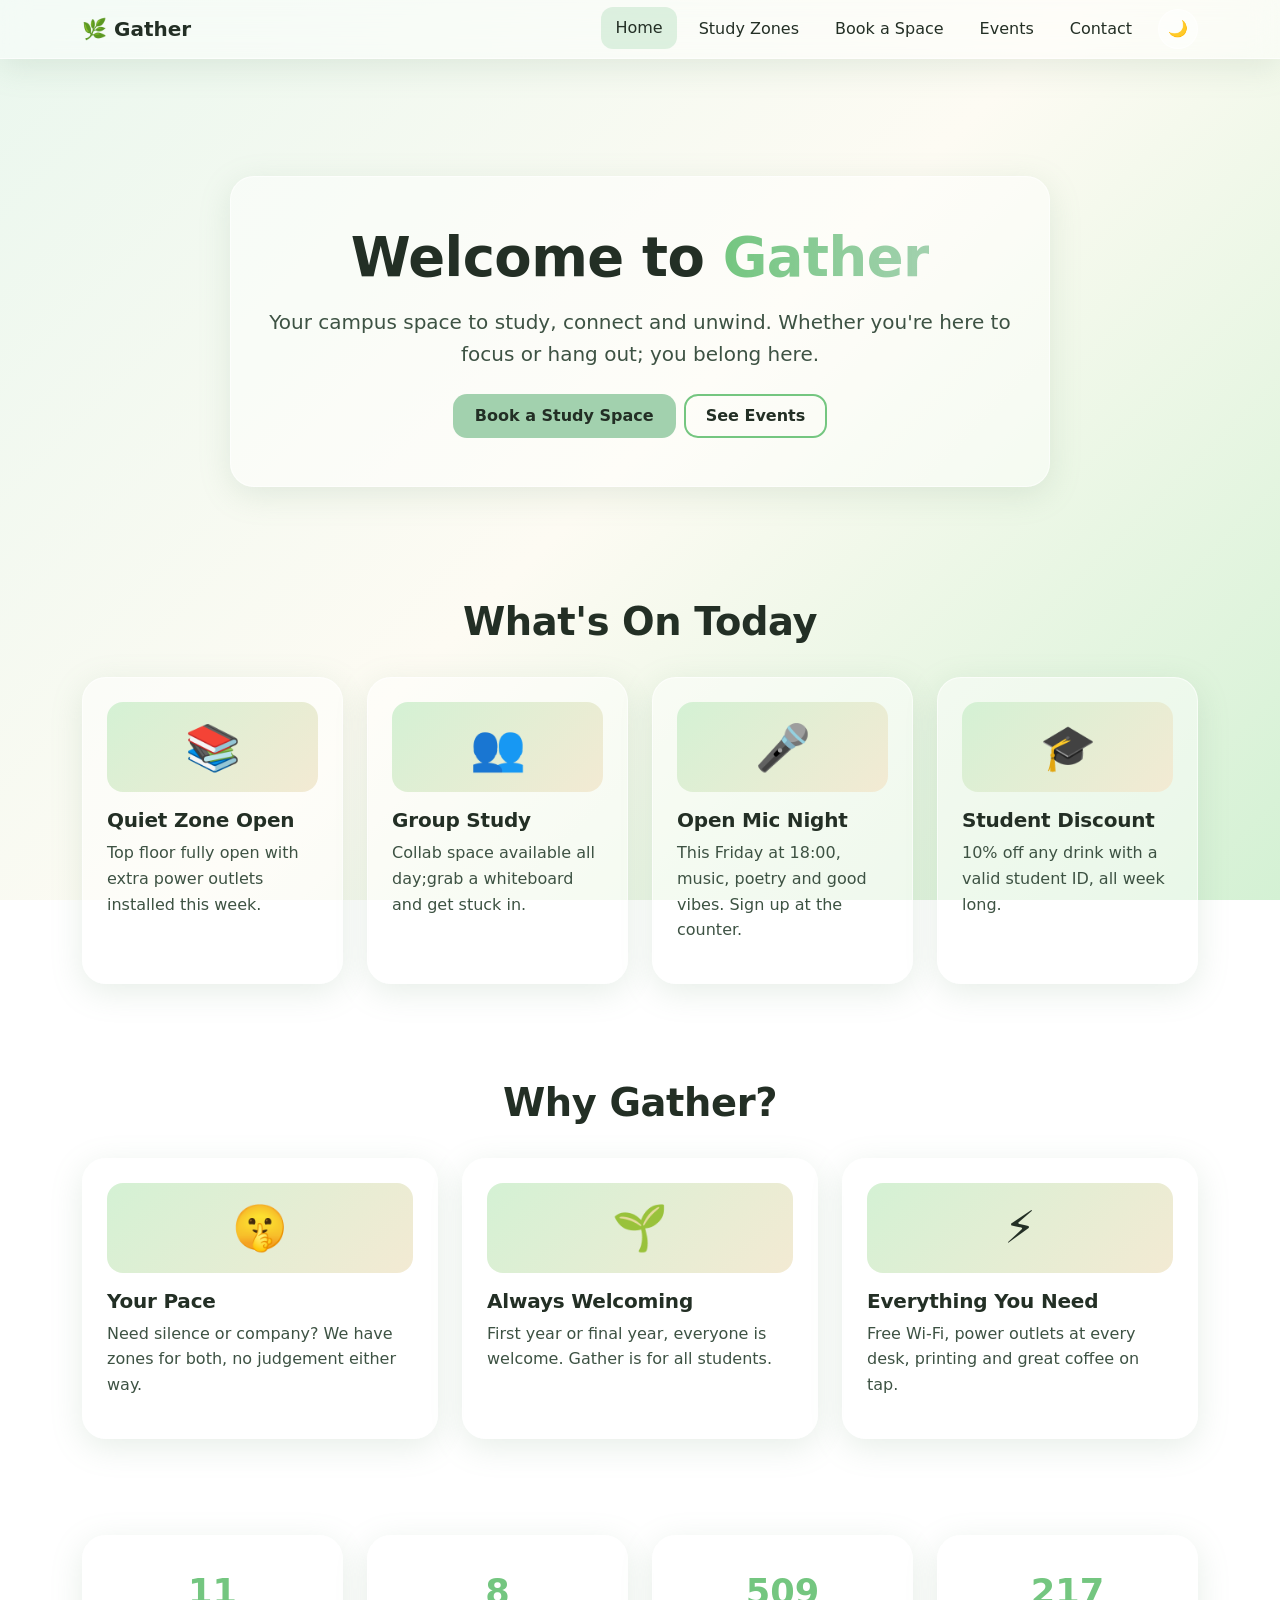
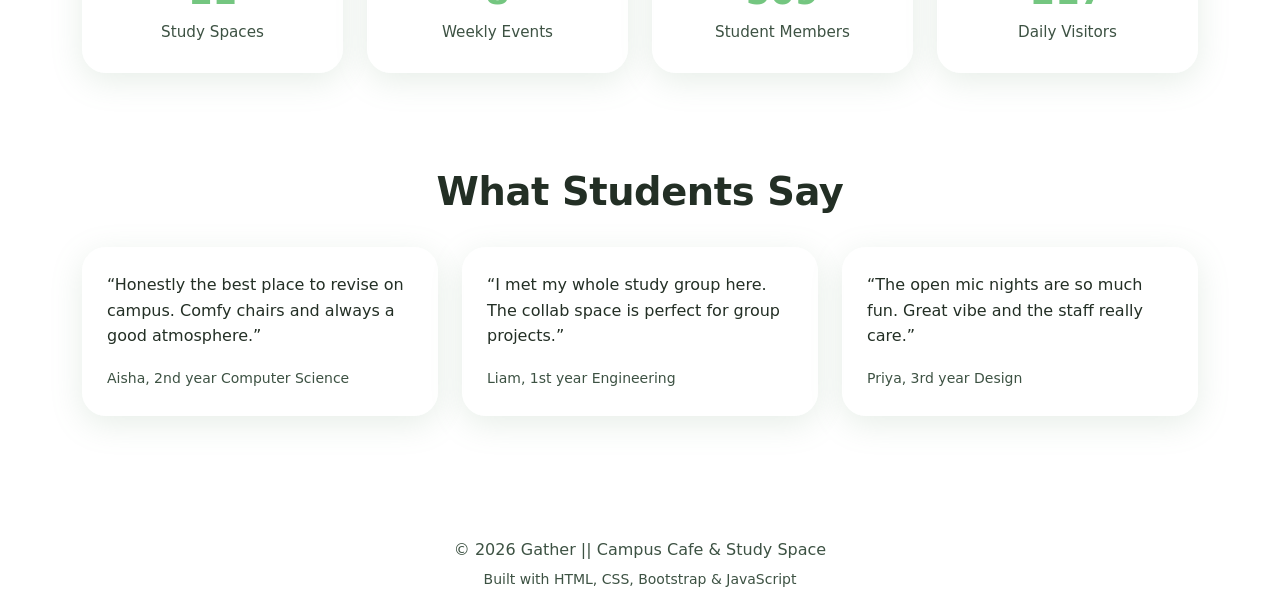
==== index.html @ 6de71e9f "updated" ====
<!DOCTYPE html>
<html lang="en">
<head>
  <meta charset="UTF-8" />
  <meta name="viewport" content="width=device-width, initial-scale=1.0" />
  <title>Home | Gather</title>
  <link href="https://cdn.jsdelivr.net/npm/bootstrap@5.3.2/dist/css/bootstrap.min.css" rel="stylesheet" />
  <link rel="stylesheet" href="style.css" />
</head>
<body>

<nav class="navbar navbar-expand-lg glass-navbar fixed-top">
  <div class="container">
    <a class="navbar-brand" href="index.html">🌿 Gather</a>
    <button class="navbar-toggler" type="button" data-bs-toggle="collapse" data-bs-target="#mainNav">
      <span class="navbar-toggler-icon"></span>
    </button>
    <div class="collapse navbar-collapse" id="mainNav">
      <ul class="navbar-nav ms-auto align-items-lg-center">
        <li class="nav-item"><a class="nav-link" href="index.html">Home</a></li>
        <li class="nav-item"><a class="nav-link" href="study-zones.html">Study Zones</a></li>
        <li class="nav-item"><a class="nav-link" href="booking.html">Book a Space</a></li>
        <li class="nav-item"><a class="nav-link" href="events.html">Events</a></li>
        <li class="nav-item"><a class="nav-link" href="contact.html">Contact</a></li>
        <li class="nav-item ms-lg-2 mt-2 mt-lg-0">
          <button id="themeToggle" class="theme-toggle" aria-label="Toggle dark mode">🌙</button>
        </li>
      </ul>
    </div>
  </div>
</nav>

<div style="height: 80px;"></div>

<main class="fade-in">

  <!-- Hero -->
  <section class="hero">
    <div class="container">
      <div class="glass-card fade-in">
        <h1>Welcome to <span>Gather</span></h1>
        <p class="lead text-muted-soft mt-3">
          Your campus space to study, connect and unwind. Whether you're here to focus or hang out; you belong here.
        </p>
        <div class="mt-4 d-flex flex-wrap justify-content-center gap-2">
          <a href="booking.html" class="btn btn-pastel">Book a Study Space</a>
          <a href="events.html" class="btn btn-outline-pastel">See Events</a>
        </div>
      </div>
    </div>
  </section>

  <!-- What's on today -->
  <section class="section">
    <div class="container">
      <h2 class="section-title reveal">What's On Today</h2>
      <div class="row g-4 stagger-children">
        <div class="col-md-6 col-lg-3">
          <div class="glass-card">
            <div class="card-icon-display">📚</div>
            <h5>Quiet Zone Open</h5>
            <p class="text-muted-soft">Top floor fully open with extra power outlets installed this week.</p>
          </div>
        </div>
        <div class="col-md-6 col-lg-3">
          <div class="glass-card">
            <div class="card-icon-display">👥</div>
            <h5>Group Study</h5>
            <p class="text-muted-soft">Collab space available all day;grab a whiteboard and get stuck in.</p>
          </div>
        </div>
        <div class="col-md-6 col-lg-3">
          <div class="glass-card">
            <div class="card-icon-display">🎤</div>
            <h5>Open Mic Night</h5>
            <p class="text-muted-soft">This Friday at 18:00, music, poetry and good vibes. Sign up at the counter.</p>
          </div>
        </div>
        <div class="col-md-6 col-lg-3">
          <div class="glass-card">
            <div class="card-icon-display">🎓</div>
            <h5>Student Discount</h5>
            <p class="text-muted-soft">10% off any drink with a valid student ID, all week long.</p>
          </div>
        </div>
      </div>
    </div>
  </section>

  <!-- Why Gather -->
  <section class="section">
    <div class="container">
      <h2 class="section-title reveal">Why Gather?</h2>
      <div class="row g-4 stagger-children">
        <div class="col-md-4">
          <div class="glass-card">
            <div class="card-icon-display">🤫</div>
            <h5>Your Pace</h5>
            <p class="text-muted-soft">Need silence or company? We have zones for both, no judgement either way.</p>
          </div>
        </div>
        <div class="col-md-4">
          <div class="glass-card">
            <div class="card-icon-display">🌱</div>
            <h5>Always Welcoming</h5>
            <p class="text-muted-soft">First year or final year, everyone is welcome. Gather is for all students.</p>
          </div>
        </div>
        <div class="col-md-4">
          <div class="glass-card">
            <div class="card-icon-display">⚡</div>
            <h5>Everything You Need</h5>
            <p class="text-muted-soft">Free Wi-Fi, power outlets at every desk, printing and great coffee on tap.</p>
          </div>
        </div>
      </div>
    </div>
  </section>

  <!-- Stats -->
  <section class="section">
    <div class="container">
      <div class="row g-4 stagger-children">
        <div class="col-6 col-md-3"><div class="glass-card stat-card"><div class="stat-number" data-target="12">0</div><div class="stat-label">Study Spaces</div></div></div>
        <div class="col-6 col-md-3"><div class="glass-card stat-card"><div class="stat-number" data-target="8">0</div><div class="stat-label">Weekly Events</div></div></div>
        <div class="col-6 col-md-3"><div class="glass-card stat-card"><div class="stat-number" data-target="540">0</div><div class="stat-label">Student Members</div></div></div>
        <div class="col-6 col-md-3"><div class="glass-card stat-card"><div class="stat-number" data-target="230">0</div><div class="stat-label">Daily Visitors</div></div></div>
      </div>
    </div>
  </section>

  <!-- Testimonials -->
  <section class="section">
    <div class="container">
      <h2 class="section-title reveal">What Students Say</h2>
      <div class="row g-4 stagger-children">
        <div class="col-md-4">
          <div class="glass-card">
            <p>&#8220;Honestly the best place to revise on campus. Comfy chairs and always a good atmosphere.&#8221;</p>
            <small class="text-muted-soft">Aisha, 2nd year Computer Science</small>
          </div>
        </div>
        <div class="col-md-4">
          <div class="glass-card">
            <p>&#8220;I met my whole study group here. The collab space is perfect for group projects.&#8221;</p>
            <small class="text-muted-soft">Liam, 1st year Engineering</small>
          </div>
        </div>
        <div class="col-md-4">
          <div class="glass-card">
            <p>&#8220;The open mic nights are so much fun. Great vibe and the staff really care.&#8221;</p>
            <small class="text-muted-soft">Priya, 3rd year Design</small>
          </div>
        </div>
      </div>
    </div>
  </section>

</main>

<footer class="glass-footer">
  <div class="container">
    <p class="mb-1">&copy 2026 Gather || Campus Cafe & Study Space</p>
    <small>Built with HTML, CSS, Bootstrap & JavaScript</small>
  </div>
</footer>

<script src="https://cdn.jsdelivr.net/npm/bootstrap@5.3.2/dist/js/bootstrap.bundle.min.js"></script>
<script src="script.js"></script>
</body>
</html>
---- style.css ----
/* Root variables (light theme) */
:root {
  --pastel-green: #96cba4e1;
  --sage-green: #74c680;
  --mint-green: #d4f1d4;
  --soft-cream: #fdfbf3;
  --pastel-beige: #f3ead3;
  --light-gray: #eef0ef;
  --text-dark: #232f25;
  --text-muted: #3d5243;
  --glass-bg: rgba(255, 255, 255, 0.45);
  --glass-border: rgba(255, 255, 255, 0.6);
  --glass-shadow: 0 8px 32px rgba(120, 160, 130, 0.18);
  --gradient-bg: linear-gradient(135deg, #eaf7ee 0%, #fdfbf3 50%, #d4f1d4 100%);
  --radius-lg: 24px;
  --radius-md: 16px;
}

/* Dark theme overrides */
body.dark-mode {
  --soft-cream: #1b2620;
  --light-gray: #243029;
  --text-dark: #d4e8d8;
  --text-muted: #c8dccb;
  --glass-bg: rgba(40, 55, 45, 0.55);
  --glass-border: rgba(255, 255, 255, 0.08);
  --glass-shadow: 0 8px 32px rgba(0, 0, 0, 0.45);
  --gradient-bg: linear-gradient(135deg, #1b2620 0%, #243029 50%, #2c3a30 100%);
}

/* Base */
* { box-sizing: border-box; }
html { scroll-behavior: smooth; }

body {
  font-family: 'Segoe UI', system-ui, -apple-system, sans-serif;
  background: var(--gradient-bg);
  background-attachment: fixed;
  color: var(--text-dark);
  min-height: 100vh;
  line-height: 1.6;
}

h1, h2, h3, h4, h5 {
  font-weight: 600;
  color: var(--text-dark);
  letter-spacing: -0.01em;
}

h1 { font-size: clamp(2rem, 5vw, 3.4rem); }
h2 { font-size: clamp(1.6rem, 3vw, 2.4rem); margin-bottom: 1rem; }

.text-muted-soft { color: var(--text-muted); }

/* Navbar */
.glass-navbar {
  background: var(--glass-bg);
  backdrop-filter: blur(14px);
  -webkit-backdrop-filter: blur(14px);
  border-bottom: 1px solid var(--glass-border);
  box-shadow: var(--glass-shadow);
}

.glass-navbar .navbar-brand {
  font-weight: 700;
  color: var(--text-dark) !important;
}

.glass-navbar .nav-link {
  color: var(--text-dark) !important;
  font-weight: 500;
  margin: 0 4px;
  padding: 8px 14px !important;
  border-radius: 12px;
  transition: background 0.25s ease, transform 0.25s ease;
}

.glass-navbar .nav-link:hover,
.glass-navbar .nav-link.active {
  background: rgba(184, 224, 194, 0.45);
  transform: translateY(-1px);
}

/* Dark mode toggle */
.theme-toggle {
  background: var(--glass-bg);
  border: 1px solid var(--glass-border);
  color: var(--text-dark);
  border-radius: 50%;
  width: 40px;
  height: 40px;
  display: inline-flex;
  align-items: center;
  justify-content: center;
  cursor: pointer;
  transition: transform 0.25s ease;
}
.theme-toggle:hover { transform: rotate(20deg); }

/* Glass card */
.glass-card {
  background: var(--glass-bg);
  backdrop-filter: blur(14px);
  -webkit-backdrop-filter: blur(14px);
  border: 1px solid var(--glass-border);
  border-radius: var(--radius-lg);
  box-shadow: var(--glass-shadow);
  padding: 1.5rem;
  transition: transform 0.3s ease, box-shadow 0.3s ease;
  height: 100%;
}

.glass-card:hover {
  transform: translateY(-6px);
  box-shadow: 0 18px 48px rgba(120, 160, 130, 0.3);
}


.card-img-placeholder {
  height: 180px;
  border-radius: var(--radius-md);
  background: linear-gradient(135deg, var(--mint-green), var(--pastel-beige));
  display: flex;
  align-items: center;
  justify-content: center;
  font-size: 2.5rem;
  color: var(--text-muted);
  margin-bottom: 1rem;
  overflow: hidden;
  position: relative;
}

.card-img-placeholder img {
  width: 100%;
  height: 100%;
  object-fit: cover;
  border-radius: var(--radius-md);
  transition: transform 0.45s ease, filter 0.45s ease;
  display: block;
}

.glass-card:hover .card-img-placeholder img {
  transform: scale(1.06);
  filter: brightness(1.05) saturate(1.1);
}


.card-img-placeholder .img-fallback-emoji {
  position: absolute;
  font-size: 2.5rem;
  z-index: 1;
  pointer-events: none;
  opacity: 0;
  transition: opacity 0.3s;
}
.card-img-placeholder.img-error .img-fallback-emoji {
  opacity: 1;
}
.card-img-placeholder.img-error img {
  opacity: 0;
}

/* Study zone cards  */
.study-zone-card .card-img-placeholder {
  height: 220px;
}

/*  */
.card-icon-display {
  height: 90px;
  border-radius: var(--radius-md);
  background: linear-gradient(135deg, var(--mint-green), var(--pastel-beige));
  display: flex;
  align-items: center;
  justify-content: center;
  font-size: 2.8rem;
  margin-bottom: 1rem;
}

/* Hero */
.hero {
  padding: 6rem 1rem 4rem;
  text-align: center;
}

.hero .glass-card {
  max-width: 820px;
  margin: 0 auto;
  padding: 3rem 2rem;
}

.hero h1 span {
  background: linear-gradient(90deg, var(--sage-green), var(--pastel-green));
  -webkit-background-clip: text;
  -webkit-text-fill-color: transparent;
  background-clip: text;
}

/* Buttons */
.btn-pastel {
  background: var(--pastel-green);
  border: none;
  color: var(--text-dark);
  font-weight: 600;
  padding: 10px 22px;
  border-radius: 14px;
  transition: background 0.25s ease, transform 0.25s ease, box-shadow 0.25s ease;
}
.btn-pastel:hover {
  background: var(--sage-green);
  color: var(--text-dark);
  transform: translateY(-2px);
  box-shadow: 0 6px 18px rgba(163, 201, 168, 0.5);
}

.btn-outline-pastel {
  background: transparent;
  border: 2px solid var(--sage-green);
  color: var(--text-dark);
  font-weight: 600;
  padding: 8px 20px;
  border-radius: 14px;
  transition: all 0.25s ease;
}
.btn-outline-pastel:hover {
  background: var(--mint-green);
  color: var(--text-dark);
  transform: translateY(-1px);
}

/* Stats */
.stat-card {
  text-align: center;
  padding: 1.75rem 1rem;
  cursor: default;
}
.stat-card .stat-number {
  font-size: 2.2rem;
  font-weight: 700;
  color: var(--sage-green);
  transition: transform 0.3s ease;
  display: inline-block;
}
.stat-card:hover .stat-number {
  transform: scale(1.15);
}
.stat-card .stat-label {
  font-size: 0.95rem;
  color: var(--text-muted);
}

/* Sections */
.section { padding: 3rem 0; }
.section-title {
  text-align: center;
  margin-bottom: 2rem;
}

/* Form elements */
.form-control, .form-select {
  background: var(--glass-bg);
  border: 1px solid var(--glass-border);
  border-radius: 12px;
  color: var(--text-dark);
  padding: 10px 14px;
  backdrop-filter: blur(8px);
  transition: border-color 0.2s, box-shadow 0.2s;
}
.form-control:focus, .form-select:focus {
  background: var(--glass-bg);
  border-color: var(--sage-green);
  box-shadow: 0 0 0 0.2rem rgba(163, 201, 168, 0.35);
  color: var(--text-dark);
}
.form-label { font-weight: 500; }

/* Tags */
.tag {
  display: inline-block;
  background: var(--mint-green);
  color: var(--text-dark);
  padding: 3px 10px;
  border-radius: 999px;
  font-size: 0.78rem;
  font-weight: 500;
  margin-right: 4px;
}

/* Footer */
.glass-footer {
  background: var(--glass-bg);
  backdrop-filter: blur(14px);
  border-top: 1px solid var(--glass-border);
  text-align: center;
  padding: 1.5rem;
  margin-top: 3rem;
  color: var(--text-muted);
}

/* Notification toast */
.notification {
  position: fixed;
  top: 90px;
  right: 20px;
  z-index: 1080;
  background: var(--glass-bg);
  backdrop-filter: blur(14px);
  border: 1px solid var(--glass-border);
  border-left: 4px solid var(--sage-green);
  padding: 14px 18px;
  border-radius: 12px;
  box-shadow: var(--glass-shadow);
  min-width: 260px;
  opacity: 0;
  transform: translateX(30px);
  transition: opacity 0.35s ease, transform 0.35s ease;
}
.notification.show { opacity: 1; transform: translateX(0); }
.notification.error { border-left-color: #e57373; }

/* Fade in animation */
.fade-in {
  animation: fadeUp 0.7s ease both;
}
@keyframes fadeUp {
  from { opacity: 0; transform: translateY(15px); }
  to   { opacity: 1; transform: translateY(0); }
}

/* Scroll-reveal for sections */
.reveal {
  opacity: 0;
  transform: translateY(24px);
  transition: opacity 0.6s ease, transform 0.6s ease;
}
.reveal.visible {
  opacity: 1;
  transform: translateY(0);
}

/* Staggered children */
.stagger-children > * {
  opacity: 0;
  transform: translateY(20px);
  transition: opacity 0.5s ease, transform 0.5s ease;
}
.stagger-children.visible > *:nth-child(1) { opacity:1; transform:none; transition-delay: 0s; }
.stagger-children.visible > *:nth-child(2) { opacity:1; transform:none; transition-delay: 0.1s; }
.stagger-children.visible > *:nth-child(3) { opacity:1; transform:none; transition-delay: 0.2s; }
.stagger-children.visible > *:nth-child(4) { opacity:1; transform:none; transition-delay: 0.3s; }
.stagger-children.visible > *:nth-child(5) { opacity:1; transform:none; transition-delay: 0.4s; }
.stagger-children.visible > *:nth-child(6) { opacity:1; transform:none; transition-delay: 0.5s; }

/* Availability badge on study zone cards */
.avail-badge {
  display: inline-flex;
  align-items: center;
  gap: 6px;
  font-size: 0.8rem;
  font-weight: 600;
  padding: 4px 12px;
  border-radius: 999px;
  margin-top: 0.75rem;
}
.avail-badge.open {
  background: rgba(150, 203, 164, 0.3);
  color: #3d7a4e;
  border: 1px solid rgba(150, 203, 164, 0.5);
}
.avail-badge.busy {
  background: rgba(255, 196, 130, 0.3);
  color: #9c6a1a;
  border: 1px solid rgba(255, 196, 130, 0.5);
}
.avail-dot {
  width: 8px; height: 8px;
  border-radius: 50%;
  animation: pulse 1.8s infinite;
}
.avail-badge.open .avail-dot { background: #56b870; }
.avail-badge.busy .avail-dot { background: #f0a030; }

@keyframes pulse {
  0%, 100% { opacity: 1; transform: scale(1); }
  50%       { opacity: 0.5; transform: scale(0.8); }
}

/* Contact form */
.contact-form {
  display: flex;
  flex-direction: column;
  gap: 20px;
}

.form-group {
  display: flex;
  flex-direction: column;
  gap: 6px;
}

.font-label {
  font-size: 0.75rem;
  font-weight: 700;
  letter-spacing: 0.08rem;
  text-transform: uppercase;
  color: var(--text-dark);
}

.form-input.form-control {
  background: transparent;
  border: none;
  border-bottom: 1px solid var(--glass-border);
  border-radius: 0;
  box-shadow: none;
  padding: 10px 0;
  font-size: 0.95rem;
  font-weight: 500;
  color: var(--text-dark);
}

.form-input.form-control:focus {
  background: transparent;
  border-bottom-color: var(--sage-green);
  box-shadow: 0 2px 0 0 var(--sage-green);
}

.form-input::placeholder {
  color: var(--text-muted);
  font-style: italic;
}

.form-textarea {
  resize: vertical;
  min-height: 120px;
}

/*  Responsive  */
@media (max-width: 991px) {
  .glass-navbar .navbar-collapse {
    background: var(--glass-bg);
    backdrop-filter: blur(14px);
    border-radius: var(--radius-md);
    border: 1px solid var(--glass-border);
    padding: 1rem;
    margin-top: 8px;
  }
  .glass-navbar .nav-link {
    padding: 10px 16px !important;
    margin: 2px 0;
  }
}

@media (max-width: 768px) {
  .hero { padding: 4rem 1rem 2rem; }
  .hero .glass-card { padding: 2rem 1.25rem; }
  .glass-card { padding: 1.25rem; }
  .card-img-placeholder { height: 150px; }
  .study-zone-card .card-img-placeholder { height: 180px; }
  .section { padding: 2rem 0; }
  .notification {
    right: 10px;
    left: 10px;
    min-width: unset;
  }
}

@media (max-width: 480px) {
  .hero .glass-card { padding: 1.5rem 1rem; }
  .stat-card .stat-number { font-size: 1.8rem; }
  .btn-pastel, .btn-outline-pastel { width: 100%; text-align: center; }
}

/* Dark mode fixes */
body.dark-mode .tag {
  background: rgba(163, 201, 168, 0.25);
  color: var(--text-dark);
  border: 1px solid rgba(163, 201, 168, 0.4);
}

body.dark-mode .form-select option {
  background: #243029;
  color: var(--text-dark);
}
body.dark-mode #eventSearch::placeholder {
  color: var(--text-muted);
}

body.dark-mode h1,
body.dark-mode h2,
body.dark-mode h3,
body.dark-mode h4,
body.dark-mode h5 {
  color: var(--text-dark);
}

/* Ripple effect on buttons */
.btn-pastel, .btn-outline-pastel {
  position: relative;
  overflow: hidden;
}
.btn-pastel::after, .btn-outline-pastel::after {
  content: '';
  position: absolute;
  width: 0; height: 0;
  background: rgba(255,255,255,0.35);
  border-radius: 50%;
  transform: translate(-50%, -50%);
  transition: width 0.5s, height 0.5s, opacity 0.5s;
  opacity: 0;
  pointer-events: none;
}
.btn-pastel.ripple::after, .btn-outline-pastel.ripple::after {
  width: 300px; height: 300px; opacity: 0;
}
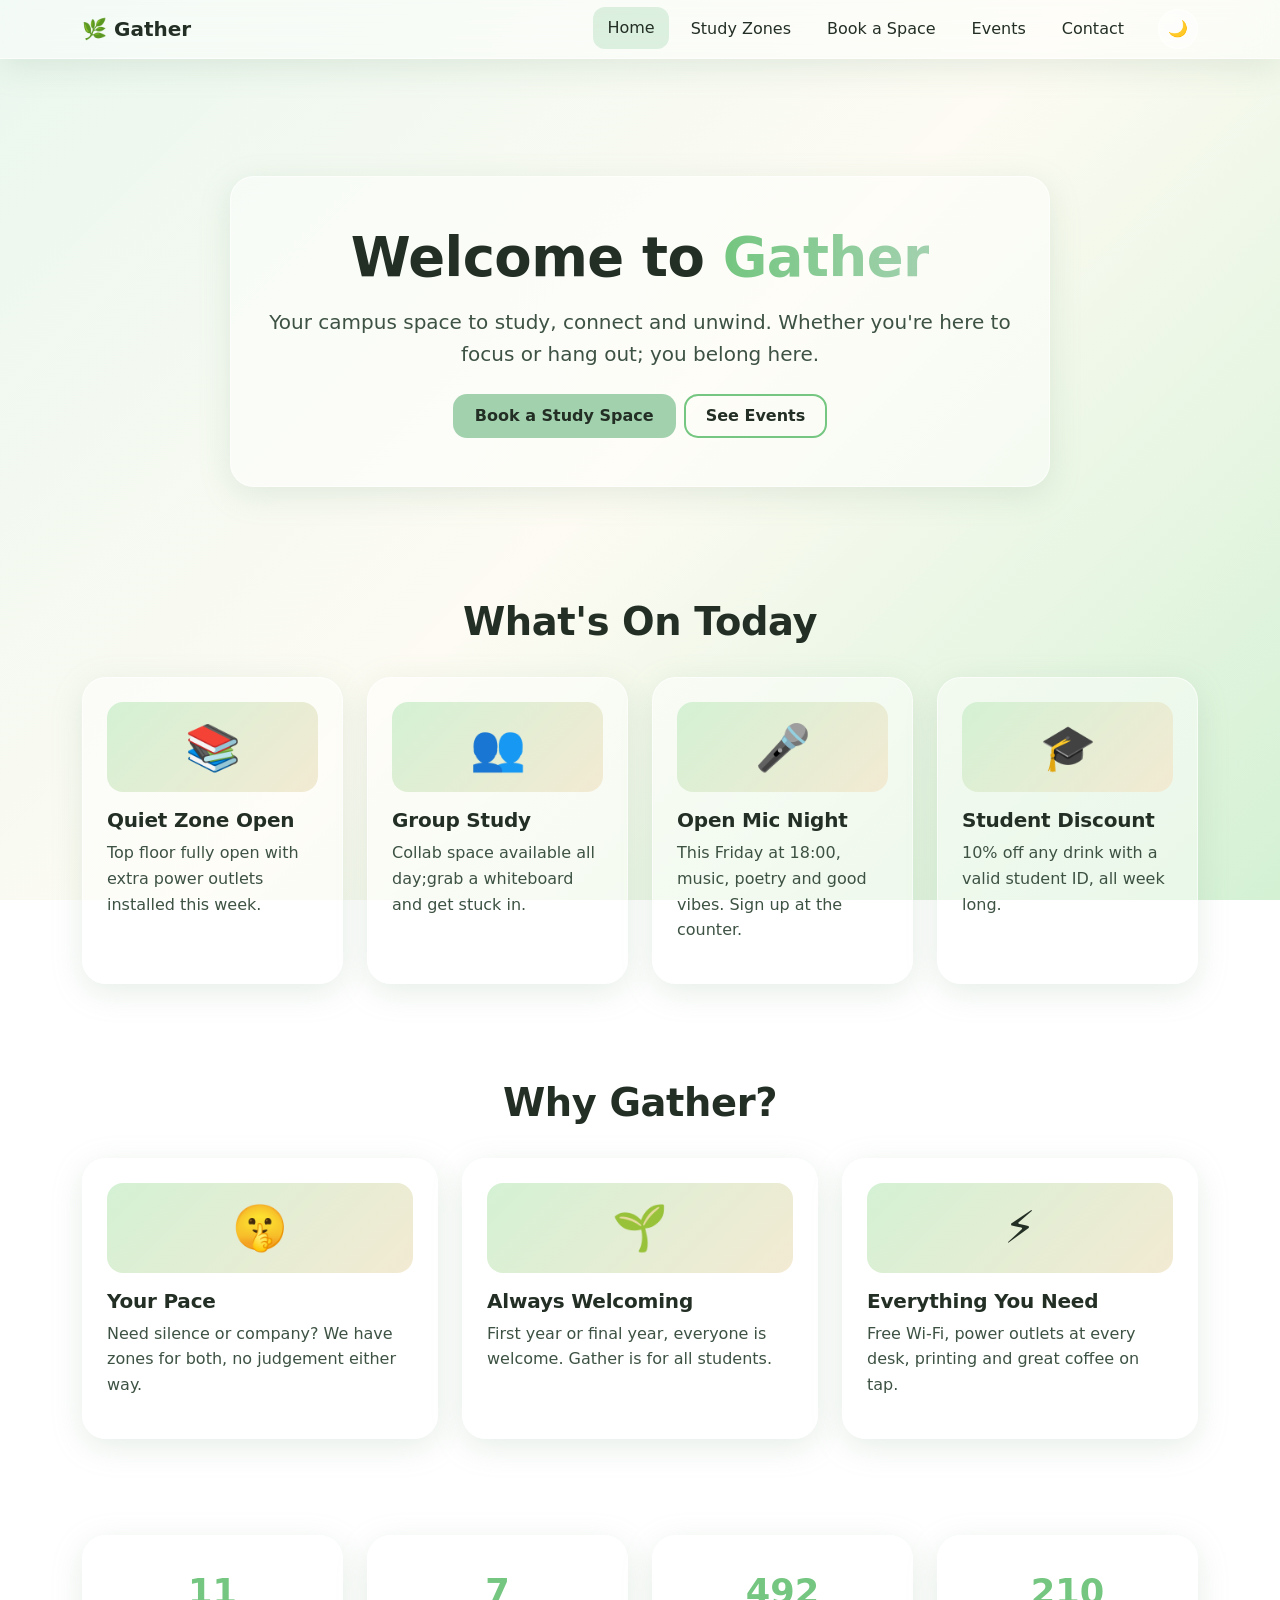
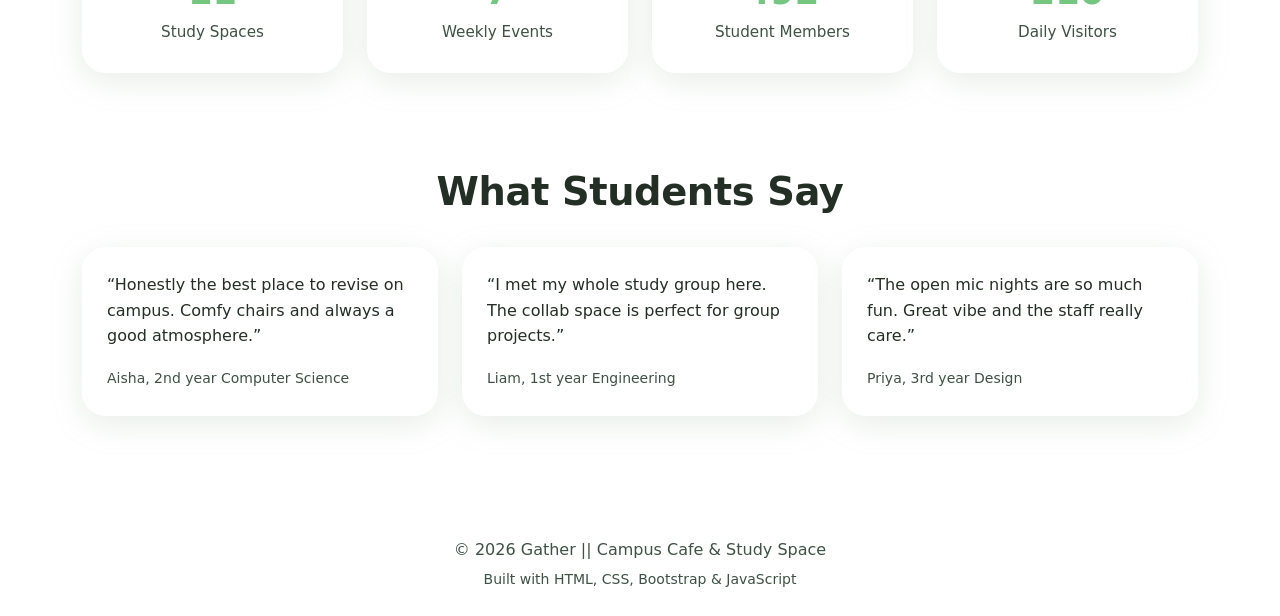
==== commit 6a275856: "updated" ====
--- a/index.html
+++ b/index.html
@@ -12,9 +12,14 @@
 <nav class="navbar navbar-expand-lg glass-navbar fixed-top">
   <div class="container">
     <a class="navbar-brand" href="index.html">🌿 Gather</a>
-    <button class="navbar-toggler" type="button" data-bs-toggle="collapse" data-bs-target="#mainNav">
-      <span class="navbar-toggler-icon"></span>
-    </button>
+    
+    <div class="d-flex align-items-center ms-auto gap-2 d-lg-none">
+      <button id="themeToggle" class="theme-toggle" aria-label="Toggle dark mode">🌙</button>
+      <button class="navbar-toggler" type="button" data-bs-toggle="collapse" data-bs-target="#mainNav">
+        <span class="navbar-toggler-icon"></span>
+      </button>
+    </div>
+         
     <div class="collapse navbar-collapse" id="mainNav">
       <ul class="navbar-nav ms-auto align-items-lg-center">
         <li class="nav-item"><a class="nav-link" href="index.html">Home</a></li>
@@ -22,13 +27,15 @@
         <li class="nav-item"><a class="nav-link" href="booking.html">Book a Space</a></li>
         <li class="nav-item"><a class="nav-link" href="events.html">Events</a></li>
         <li class="nav-item"><a class="nav-link" href="contact.html">Contact</a></li>
-        <li class="nav-item ms-lg-2 mt-2 mt-lg-0">
-          <button id="themeToggle" class="theme-toggle" aria-label="Toggle dark mode">🌙</button>
+        <li class="nav-item ms-lg-2 mt-2 mt-lg-0 d-none d-lg-block">
+          <button id="themeToggleDesktop" class="theme-toggle ms-2" aria-label="Toggle dark mode">🌙</button>
         </li>
       </ul>
     </div>
   </div>
+
 </nav>
+
 
 <div style="height: 80px;"></div>
 
--- a/style.css
+++ b/style.css
@@ -177,6 +177,7 @@
   margin-bottom: 1rem;
 }
 
+
 /* Hero */
 .hero {
   padding: 6rem 1rem 4rem;
@@ -464,11 +465,14 @@
   }
 }
 
+
 @media (max-width: 480px) {
   .hero .glass-card { padding: 1.5rem 1rem; }
   .stat-card .stat-number { font-size: 1.8rem; }
   .btn-pastel, .btn-outline-pastel { width: 100%; text-align: center; }
 }
+
+
 
 /* Dark mode fixes */
 body.dark-mode .tag {
@@ -512,3 +516,23 @@
 .btn-pastel.ripple::after, .btn-outline-pastel.ripple::after {
   width: 300px; height: 300px; opacity: 0;
 }
+
+@media (max-width: 991px) {
+  .navbar-toggler {
+    border: none;
+    padding: 4px;
+  }
+
+  .navbar-toggler:focus {
+    box-shadow: none;
+  }
+
+  .theme-toggle {
+    position: static;
+    transform: none !important;
+  }
+
+  .theme-toggle:hover {
+    transform: none !important;
+  }
+}
